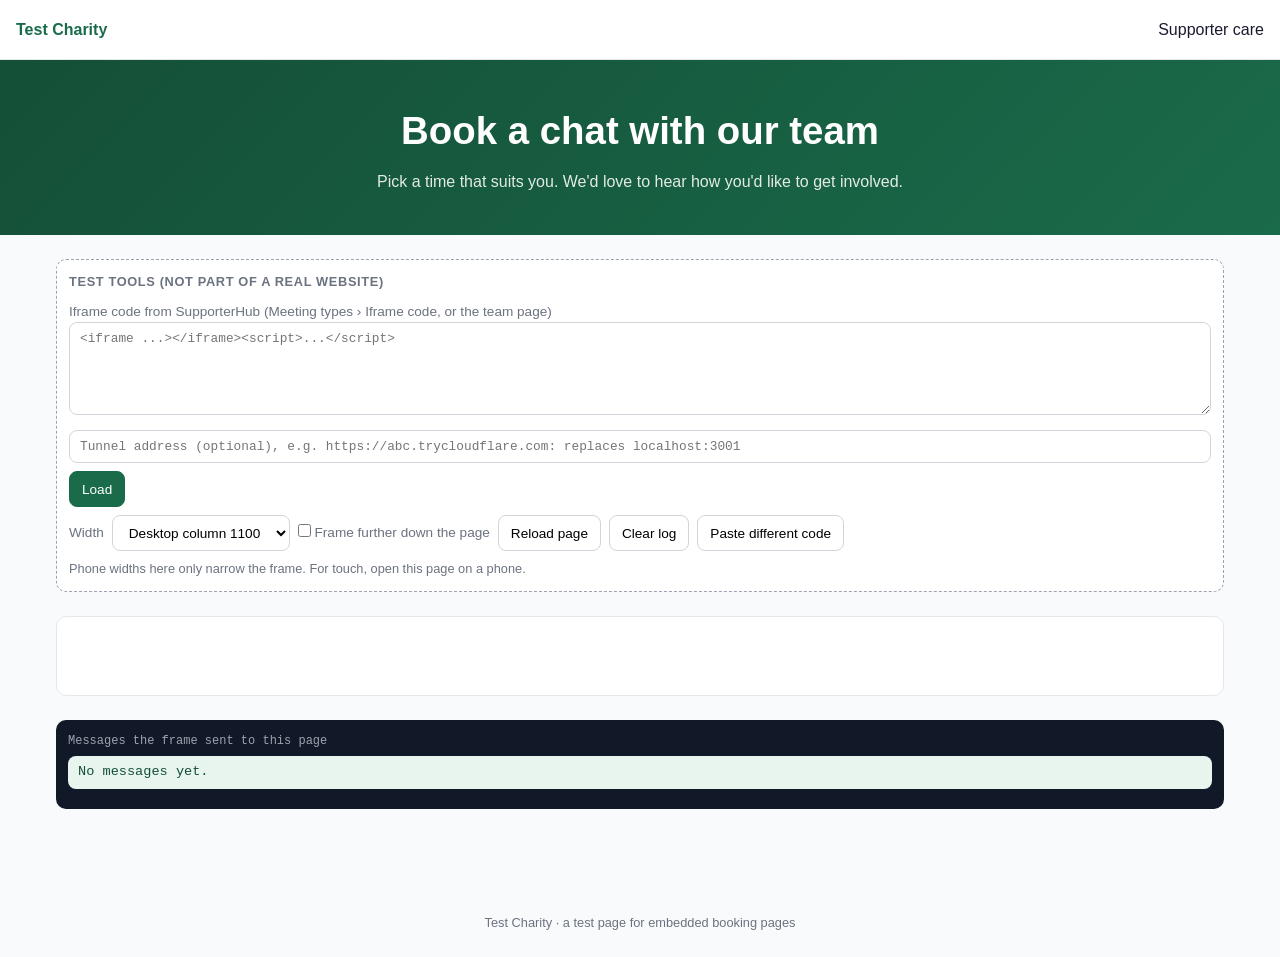
==== index.html @ b441dd14 "Add files via upload" ====
<!DOCTYPE html>
<html lang="en">
<head>
  <meta charset="UTF-8">
  <meta name="viewport" content="width=device-width, initial-scale=1.0">
  <title>Book a Chat | Test Charity</title>
  <meta name="robots" content="noindex">
  <style>
    *, *::before, *::after { box-sizing: border-box; margin: 0; padding: 0; }
    :root {
      --brand: #1a6b4a; --brand-dark: #144f37; --brand-light: #e8f5ee;
      --text: #1a1a2e; --muted: #6b7280; --border: #e5e7eb; --bg: #f9fafb;
      --bad: #b91c1c; --bad-bg: #fef2f2;
    }
    body { font-family: -apple-system, BlinkMacSystemFont, 'Segoe UI', Roboto, sans-serif; color: var(--text); background: var(--bg); line-height: 1.6; }
    nav { background: #fff; border-bottom: 1px solid var(--border); padding: 0 16px; height: 60px; display: flex; align-items: center; justify-content: space-between; position: sticky; top: 0; z-index: 10; }
    .logo { font-weight: 700; color: var(--brand); }
    .hero { background: linear-gradient(135deg, var(--brand-dark), var(--brand)); color: #fff; padding: 40px 16px; text-align: center; }
    .hero h1 { font-size: clamp(1.5rem, 4vw, 2.4rem); margin-bottom: 8px; }
    .hero p { opacity: .88; max-width: 560px; margin: 0 auto; }
    main { max-width: 1200px; margin: 0 auto; padding: 24px 16px 80px; }

    /* Test tools: kept apart from the "website" so it's clear what a charity's page would and wouldn't have. */
    .lab { background: #fff; border: 1px dashed #9ca3af; border-radius: 10px; padding: 12px; margin-bottom: 24px; font-size: .85rem; }
    .lab h2 { font-size: .8rem; text-transform: uppercase; letter-spacing: .05em; color: var(--muted); margin-bottom: 8px; }
    .lab-row { display: flex; flex-wrap: wrap; gap: 8px; align-items: center; margin-bottom: 8px; }
    .lab label { color: var(--muted); }
    .lab textarea, .lab input[type=text] { width: 100%; padding: 8px 10px; border: 1px solid #d1d5db; border-radius: 8px; font: .8rem ui-monospace, Menlo, monospace; }
    .lab button, .lab select { min-height: 36px; padding: 6px 12px; border-radius: 8px; border: 1px solid #d1d5db; background: #fff; font-size: .85rem; cursor: pointer; }
    .lab button.primary { background: var(--brand); border-color: var(--brand); color: #fff; }
    .lab .hint { color: var(--muted); font-size: .8rem; }

    .spacer { display: none; background: repeating-linear-gradient(180deg, #fff 0 120px, var(--brand-light) 120px 240px); border: 1px solid var(--border); border-radius: 10px; padding: 16px; color: var(--muted); height: 1600px; margin-bottom: 24px; }
    body.below-fold .spacer { display: block; }

    .stage { margin: 0 auto; transition: max-width .2s; }
    .stage-label { font-size: .8rem; color: var(--muted); margin-bottom: 6px; }
    #embed { background: #fff; border: 1px solid var(--border); border-radius: 10px; overflow: hidden; min-height: 80px; }
    #embed iframe { display: block; }

    .log { margin-top: 24px; background: #111827; color: #e5e7eb; border-radius: 10px; padding: 12px; font: .75rem/1.5 ui-monospace, Menlo, monospace; max-height: 320px; overflow: auto; }
    .log-head { display: flex; justify-content: space-between; gap: 8px; flex-wrap: wrap; color: #9ca3af; margin-bottom: 6px; }
    .log .ok { color: #86efac; }
    .log .bad { color: #fca5a5; font-weight: 700; }
    .verdict { padding: 6px 10px; border-radius: 8px; margin-bottom: 8px; background: var(--brand-light); color: var(--brand-dark); font-size: .85rem; }
    .verdict.bad { background: var(--bad-bg); color: var(--bad); }
    footer { text-align: center; color: var(--muted); font-size: .8rem; padding: 24px 16px; }
  </style>
</head>
<body>
  <nav><span class="logo">Test Charity</span><span class="hint">Supporter care</span></nav>
  <section class="hero">
    <h1>Book a chat with our team</h1>
    <p>Pick a time that suits you. We'd love to hear how you'd like to get involved.</p>
  </section>

  <main>
    <section class="lab" aria-label="Test tools">
      <h2>Test tools (not part of a real website)</h2>
      <div id="paste">
        <label for="code">Iframe code from SupporterHub (Meeting types › Iframe code, or the team page)</label>
        <textarea id="code" rows="5" placeholder="<iframe ...></iframe><script>...</script>"></textarea>
        <div class="lab-row" style="margin-top:8px">
          <input id="tunnel" type="text" placeholder="Tunnel address (optional), e.g. https://abc.trycloudflare.com: replaces localhost:3001">
        </div>
        <div class="lab-row"><button class="primary" id="load">Load</button></div>
      </div>
      <div class="lab-row" id="controls" hidden>
        <label for="width">Width</label>
        <select id="width">
          <option value="360">Phone 360</option>
          <option value="390">Phone 390</option>
          <option value="768">Tablet 768</option>
          <option value="1100" selected>Desktop column 1100</option>
          <option value="none">Full width</option>
        </select>
        <label><input type="checkbox" id="fold"> Frame further down the page</label>
        <button id="reload" title="Load the page again, e.g. after switching a meeting type Off">Reload page</button>
        <button id="clearlog">Clear log</button>
        <button id="reset">Paste different code</button>
      </div>
      <p class="hint">Phone widths here only narrow the frame. For touch, open this page on a phone.</p>
    </section>

    <div class="spacer">Long section of the charity's page (1600px), so the booking frame starts out of view.</div>

    <div class="stage" id="stage">
      <div class="stage-label" id="stage-label"></div>
      <div id="embed"></div>
    </div>

    <section class="log" aria-label="Messages from the frame">
      <div class="log-head"><span>Messages the frame sent to this page</span><span id="frame-size"></span></div>
      <div class="verdict" id="verdict">No messages yet.</div>
      <div id="log"></div>
    </section>
  </main>
  <footer>Test Charity · a test page for embedded booking pages</footer>

  <script>
  (function () {
    var KEY = 'sh_booking_embed_code', FOLD = 'sh_booking_embed_fold';
    var store = {
      get: function () { try { return localStorage.getItem(KEY); } catch (e) { return null; } },
      set: function (v) { try { localStorage.setItem(KEY, v); } catch (e) {} },
      clear: function () { try { localStorage.removeItem(KEY); } catch (e) {} },
      fold: function (v) { try { if (v === undefined) return localStorage.getItem(FOLD) === '1'; localStorage.setItem(FOLD, v ? '1' : '0'); } catch (e) { return false; } }
    };
    var embed = document.getElementById('embed');
    var code = null, count = 0, bad = 0;

    // Scripts set with innerHTML don't run: re-create them.
    function inject(html) {
      embed.innerHTML = html;
      embed.querySelectorAll('script').forEach(function (old) {
        var s = document.createElement('script');
        if (old.src) s.src = old.src; else s.textContent = old.textContent;
        old.parentNode.replaceChild(s, old);
      });
    }

    function show(html) {
      code = html;
      document.getElementById('paste').hidden = true;
      document.getElementById('controls').hidden = false;
      inject(html);
      applyWidth();
    }

    function applyWidth() {
      var w = document.getElementById('width').value;
      var stage = document.getElementById('stage');
      stage.style.maxWidth = w === 'none' ? 'none' : w + 'px';
      document.getElementById('stage-label').textContent = 'Frame column: ' + (w === 'none' ? 'full width' : w + 'px');
    }

    // Booking pages may send only { height } and { action: 'scrollToTop' }. Anything else is flagged, and so is any
    // text that looks like an address or a token.
    function judge(data) {
      if (!data || typeof data !== 'object' || Array.isArray(data)) return 'not an object';
      var keys = Object.keys(data).sort().join(',');
      if (keys === 'height' && typeof data.height === 'number') return null;
      if (keys === 'action' && data.action === 'scrollToTop') return null;
      return 'unexpected shape: ' + keys;
    }

    window.addEventListener('message', function (e) {
      var frame = embed.querySelector('iframe');
      if (!frame || e.source !== frame.contentWindow) return;
      count++;
      var text; try { text = JSON.stringify(e.data); } catch (err) { text = String(e.data); }
      var problem = judge(e.data) || (/\/|token|booking|http/i.test(text) ? 'holds an address-like value' : null);
      if (problem) bad++;
      var line = document.createElement('div');
      line.className = problem ? 'bad' : 'ok';
      line.textContent = new Date().toLocaleTimeString() + '  ' + e.origin + '  ' + text + (problem ? '  ⚠ ' + problem : '');
      var log = document.getElementById('log');
      log.insertBefore(line, log.firstChild);
      var verdict = document.getElementById('verdict');
      verdict.className = 'verdict' + (bad ? ' bad' : '');
      verdict.textContent = bad ? bad + ' of ' + count + ' messages were not height or scroll-to-top.' : 'All ' + count + ' messages were height or scroll-to-top only.';
      document.getElementById('frame-size').textContent = 'frame ' + Math.round(frame.getBoundingClientRect().width) + ' × ' + Math.round(frame.getBoundingClientRect().height) + 'px';
    });

    document.getElementById('load').addEventListener('click', function () {
      var html = document.getElementById('code').value.trim();
      if (!html) return;
      var tunnel = document.getElementById('tunnel').value.trim().replace(/\/+$/, '');
      if (tunnel) html = html.replace(/https?:\/\/localhost:3001/g, tunnel);
      store.set(html);
      show(html);
    });
    document.getElementById('width').addEventListener('change', applyWidth);
    // The iframe code runs once per page, as on a real website: these load the whole page again.
    document.getElementById('fold').addEventListener('change', function (e) { store.fold(e.target.checked); location.reload(); });
    document.getElementById('reload').addEventListener('click', function () { location.reload(); });
    document.getElementById('clearlog').addEventListener('click', function () {
      document.getElementById('log').innerHTML = ''; count = 0; bad = 0;
      document.getElementById('verdict').className = 'verdict';
      document.getElementById('verdict').textContent = 'No messages yet.';
    });
    document.getElementById('reset').addEventListener('click', function () {
      store.clear(); code = null; embed.innerHTML = '';
      document.getElementById('paste').hidden = false;
      document.getElementById('controls').hidden = true;
    });

    var folded = store.fold();
    document.getElementById('fold').checked = folded;
    document.body.classList.toggle('below-fold', folded);
    if (folded) window.addEventListener('load', function () { window.scrollTo(0, 0); });
    var saved = store.get();
    if (saved) show(saved);
  })();
  </script>
</body>
</html>
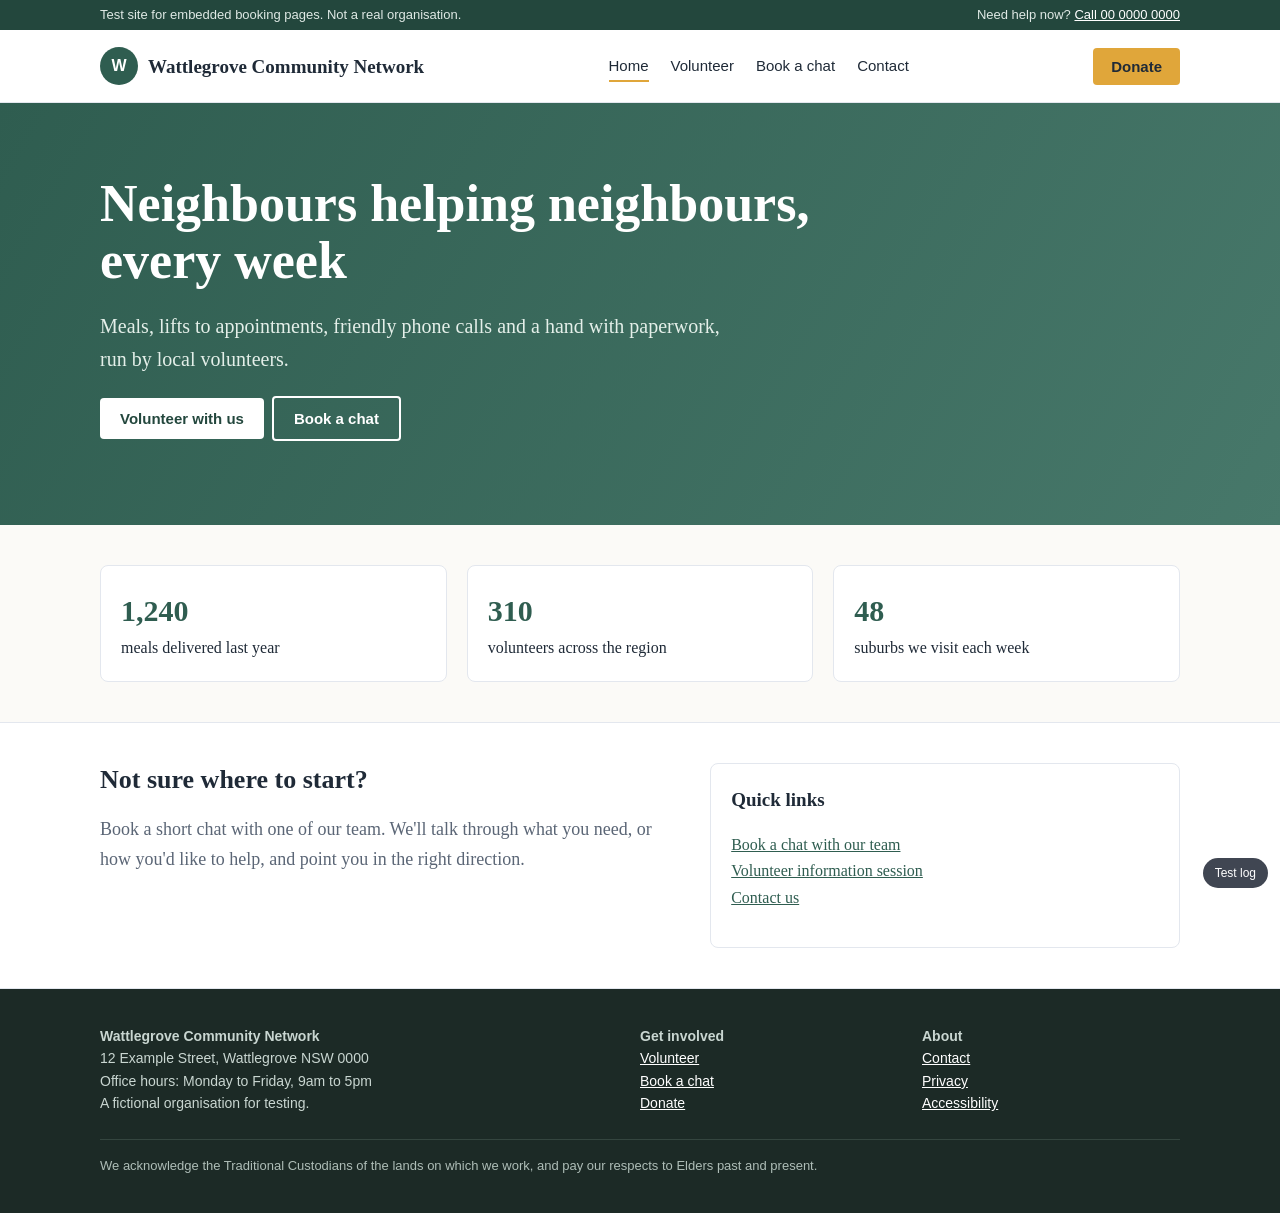
==== commit 146a1290: "Add files via upload" ====
--- a/index.html
+++ b/index.html
@@ -1,197 +1,44 @@
 <!DOCTYPE html>
-<html lang="en">
+<html lang="en-AU">
 <head>
   <meta charset="UTF-8">
-  <meta name="viewport" content="width=device-width, initial-scale=1.0">
-  <title>Book a Chat | Test Charity</title>
+  <meta name="viewport" content="width=device-width, initial-scale=1">
   <meta name="robots" content="noindex">
-  <style>
-    *, *::before, *::after { box-sizing: border-box; margin: 0; padding: 0; }
-    :root {
-      --brand: #1a6b4a; --brand-dark: #144f37; --brand-light: #e8f5ee;
-      --text: #1a1a2e; --muted: #6b7280; --border: #e5e7eb; --bg: #f9fafb;
-      --bad: #b91c1c; --bad-bg: #fef2f2;
-    }
-    body { font-family: -apple-system, BlinkMacSystemFont, 'Segoe UI', Roboto, sans-serif; color: var(--text); background: var(--bg); line-height: 1.6; }
-    nav { background: #fff; border-bottom: 1px solid var(--border); padding: 0 16px; height: 60px; display: flex; align-items: center; justify-content: space-between; position: sticky; top: 0; z-index: 10; }
-    .logo { font-weight: 700; color: var(--brand); }
-    .hero { background: linear-gradient(135deg, var(--brand-dark), var(--brand)); color: #fff; padding: 40px 16px; text-align: center; }
-    .hero h1 { font-size: clamp(1.5rem, 4vw, 2.4rem); margin-bottom: 8px; }
-    .hero p { opacity: .88; max-width: 560px; margin: 0 auto; }
-    main { max-width: 1200px; margin: 0 auto; padding: 24px 16px 80px; }
-
-    /* Test tools: kept apart from the "website" so it's clear what a charity's page would and wouldn't have. */
-    .lab { background: #fff; border: 1px dashed #9ca3af; border-radius: 10px; padding: 12px; margin-bottom: 24px; font-size: .85rem; }
-    .lab h2 { font-size: .8rem; text-transform: uppercase; letter-spacing: .05em; color: var(--muted); margin-bottom: 8px; }
-    .lab-row { display: flex; flex-wrap: wrap; gap: 8px; align-items: center; margin-bottom: 8px; }
-    .lab label { color: var(--muted); }
-    .lab textarea, .lab input[type=text] { width: 100%; padding: 8px 10px; border: 1px solid #d1d5db; border-radius: 8px; font: .8rem ui-monospace, Menlo, monospace; }
-    .lab button, .lab select { min-height: 36px; padding: 6px 12px; border-radius: 8px; border: 1px solid #d1d5db; background: #fff; font-size: .85rem; cursor: pointer; }
-    .lab button.primary { background: var(--brand); border-color: var(--brand); color: #fff; }
-    .lab .hint { color: var(--muted); font-size: .8rem; }
-
-    .spacer { display: none; background: repeating-linear-gradient(180deg, #fff 0 120px, var(--brand-light) 120px 240px); border: 1px solid var(--border); border-radius: 10px; padding: 16px; color: var(--muted); height: 1600px; margin-bottom: 24px; }
-    body.below-fold .spacer { display: block; }
-
-    .stage { margin: 0 auto; transition: max-width .2s; }
-    .stage-label { font-size: .8rem; color: var(--muted); margin-bottom: 6px; }
-    #embed { background: #fff; border: 1px solid var(--border); border-radius: 10px; overflow: hidden; min-height: 80px; }
-    #embed iframe { display: block; }
-
-    .log { margin-top: 24px; background: #111827; color: #e5e7eb; border-radius: 10px; padding: 12px; font: .75rem/1.5 ui-monospace, Menlo, monospace; max-height: 320px; overflow: auto; }
-    .log-head { display: flex; justify-content: space-between; gap: 8px; flex-wrap: wrap; color: #9ca3af; margin-bottom: 6px; }
-    .log .ok { color: #86efac; }
-    .log .bad { color: #fca5a5; font-weight: 700; }
-    .verdict { padding: 6px 10px; border-radius: 8px; margin-bottom: 8px; background: var(--brand-light); color: var(--brand-dark); font-size: .85rem; }
-    .verdict.bad { background: var(--bad-bg); color: var(--bad); }
-    footer { text-align: center; color: var(--muted); font-size: .8rem; padding: 24px 16px; }
-  </style>
+  <title>Home | Wattlegrove Community Network</title>
+  <meta name="description" content="A fictional community charity: a test site for embedded booking pages.">
+  <link rel="stylesheet" href="site.css">
 </head>
 <body>
-  <nav><span class="logo">Test Charity</span><span class="hint">Supporter care</span></nav>
-  <section class="hero">
-    <h1>Book a chat with our team</h1>
-    <p>Pick a time that suits you. We'd love to hear how you'd like to get involved.</p>
-  </section>
+  <div class="top-strip"><div class="wrap"><span>Test site for embedded booking pages. Not a real organisation.</span><span>Need help now? <a href="tel:0000000000">Call 00 0000 0000</a></span></div></div>
+  <header class="site"><div class="wrap">
+    <a class="brand" href="index.html"><span class="brand-mark">W</span>Wattlegrove Community Network</a>
+    <nav class="main"><a href="index.html" class="on">Home</a><a href="volunteer.html">Volunteer</a><a href="book.html">Book a chat</a><a href="contact.html">Contact</a></nav>
+    <a class="donate" href="#">Donate</a>
+    <button class="menu-btn" type="button" aria-label="Menu">Menu</button>
+  </div></header>
+  <div class="hero"><div class="wrap">
+    <h1>Neighbours helping neighbours, every week</h1>
+    <p>Meals, lifts to appointments, friendly phone calls and a hand with paperwork, run by local volunteers.</p>
+    <p><a class="btn light" href="volunteer.html">Volunteer with us</a><a class="btn line" href="book.html">Book a chat</a></p>
+  </div></div>
+  <section><div class="wrap grid-3">
+    <div class="card stat"><strong>1,240</strong>meals delivered last year</div>
+    <div class="card stat"><strong>310</strong>volunteers across the region</div>
+    <div class="card stat"><strong>48</strong>suburbs we visit each week</div>
+  </div></section>
+  <section class="alt"><div class="wrap grid-2">
+    <div><h2>Not sure where to start?</h2><p class="lead">Book a short chat with one of our team. We'll talk through what you need, or how you'd like to help, and point you in the right direction.</p></div>
+    <div class="card"><h3>Quick links</h3><p><a href="book.html">Book a chat with our team</a><br><a href="volunteer.html">Volunteer information session</a><br><a href="contact.html">Contact us</a></p></div>
+  </div></section>
 
-  <main>
-    <section class="lab" aria-label="Test tools">
-      <h2>Test tools (not part of a real website)</h2>
-      <div id="paste">
-        <label for="code">Iframe code from SupporterHub (Meeting types › Iframe code, or the team page)</label>
-        <textarea id="code" rows="5" placeholder="<iframe ...></iframe><script>...</script>"></textarea>
-        <div class="lab-row" style="margin-top:8px">
-          <input id="tunnel" type="text" placeholder="Tunnel address (optional), e.g. https://abc.trycloudflare.com: replaces localhost:3001">
-        </div>
-        <div class="lab-row"><button class="primary" id="load">Load</button></div>
-      </div>
-      <div class="lab-row" id="controls" hidden>
-        <label for="width">Width</label>
-        <select id="width">
-          <option value="360">Phone 360</option>
-          <option value="390">Phone 390</option>
-          <option value="768">Tablet 768</option>
-          <option value="1100" selected>Desktop column 1100</option>
-          <option value="none">Full width</option>
-        </select>
-        <label><input type="checkbox" id="fold"> Frame further down the page</label>
-        <button id="reload" title="Load the page again, e.g. after switching a meeting type Off">Reload page</button>
-        <button id="clearlog">Clear log</button>
-        <button id="reset">Paste different code</button>
-      </div>
-      <p class="hint">Phone widths here only narrow the frame. For touch, open this page on a phone.</p>
-    </section>
-
-    <div class="spacer">Long section of the charity's page (1600px), so the booking frame starts out of view.</div>
-
-    <div class="stage" id="stage">
-      <div class="stage-label" id="stage-label"></div>
-      <div id="embed"></div>
+  <footer class="site"><div class="wrap">
+    <div class="cols">
+      <div><strong>Wattlegrove Community Network</strong><br>12 Example Street, Wattlegrove NSW 0000<br>Office hours: Monday to Friday, 9am to 5pm<br>A fictional organisation for testing.</div>
+      <div><strong>Get involved</strong><br><a href="volunteer.html">Volunteer</a><br><a href="book.html">Book a chat</a><br><a href="#">Donate</a></div>
+      <div><strong>About</strong><br><a href="contact.html">Contact</a><br><a href="#">Privacy</a><br><a href="#">Accessibility</a></div>
     </div>
-
-    <section class="log" aria-label="Messages from the frame">
-      <div class="log-head"><span>Messages the frame sent to this page</span><span id="frame-size"></span></div>
-      <div class="verdict" id="verdict">No messages yet.</div>
-      <div id="log"></div>
-    </section>
-  </main>
-  <footer>Test Charity · a test page for embedded booking pages</footer>
-
-  <script>
-  (function () {
-    var KEY = 'sh_booking_embed_code', FOLD = 'sh_booking_embed_fold';
-    var store = {
-      get: function () { try { return localStorage.getItem(KEY); } catch (e) { return null; } },
-      set: function (v) { try { localStorage.setItem(KEY, v); } catch (e) {} },
-      clear: function () { try { localStorage.removeItem(KEY); } catch (e) {} },
-      fold: function (v) { try { if (v === undefined) return localStorage.getItem(FOLD) === '1'; localStorage.setItem(FOLD, v ? '1' : '0'); } catch (e) { return false; } }
-    };
-    var embed = document.getElementById('embed');
-    var code = null, count = 0, bad = 0;
-
-    // Scripts set with innerHTML don't run: re-create them.
-    function inject(html) {
-      embed.innerHTML = html;
-      embed.querySelectorAll('script').forEach(function (old) {
-        var s = document.createElement('script');
-        if (old.src) s.src = old.src; else s.textContent = old.textContent;
-        old.parentNode.replaceChild(s, old);
-      });
-    }
-
-    function show(html) {
-      code = html;
-      document.getElementById('paste').hidden = true;
-      document.getElementById('controls').hidden = false;
-      inject(html);
-      applyWidth();
-    }
-
-    function applyWidth() {
-      var w = document.getElementById('width').value;
-      var stage = document.getElementById('stage');
-      stage.style.maxWidth = w === 'none' ? 'none' : w + 'px';
-      document.getElementById('stage-label').textContent = 'Frame column: ' + (w === 'none' ? 'full width' : w + 'px');
-    }
-
-    // Booking pages may send only { height } and { action: 'scrollToTop' }. Anything else is flagged, and so is any
-    // text that looks like an address or a token.
-    function judge(data) {
-      if (!data || typeof data !== 'object' || Array.isArray(data)) return 'not an object';
-      var keys = Object.keys(data).sort().join(',');
-      if (keys === 'height' && typeof data.height === 'number') return null;
-      if (keys === 'action' && data.action === 'scrollToTop') return null;
-      return 'unexpected shape: ' + keys;
-    }
-
-    window.addEventListener('message', function (e) {
-      var frame = embed.querySelector('iframe');
-      if (!frame || e.source !== frame.contentWindow) return;
-      count++;
-      var text; try { text = JSON.stringify(e.data); } catch (err) { text = String(e.data); }
-      var problem = judge(e.data) || (/\/|token|booking|http/i.test(text) ? 'holds an address-like value' : null);
-      if (problem) bad++;
-      var line = document.createElement('div');
-      line.className = problem ? 'bad' : 'ok';
-      line.textContent = new Date().toLocaleTimeString() + '  ' + e.origin + '  ' + text + (problem ? '  ⚠ ' + problem : '');
-      var log = document.getElementById('log');
-      log.insertBefore(line, log.firstChild);
-      var verdict = document.getElementById('verdict');
-      verdict.className = 'verdict' + (bad ? ' bad' : '');
-      verdict.textContent = bad ? bad + ' of ' + count + ' messages were not height or scroll-to-top.' : 'All ' + count + ' messages were height or scroll-to-top only.';
-      document.getElementById('frame-size').textContent = 'frame ' + Math.round(frame.getBoundingClientRect().width) + ' × ' + Math.round(frame.getBoundingClientRect().height) + 'px';
-    });
-
-    document.getElementById('load').addEventListener('click', function () {
-      var html = document.getElementById('code').value.trim();
-      if (!html) return;
-      var tunnel = document.getElementById('tunnel').value.trim().replace(/\/+$/, '');
-      if (tunnel) html = html.replace(/https?:\/\/localhost:3001/g, tunnel);
-      store.set(html);
-      show(html);
-    });
-    document.getElementById('width').addEventListener('change', applyWidth);
-    // The iframe code runs once per page, as on a real website: these load the whole page again.
-    document.getElementById('fold').addEventListener('change', function (e) { store.fold(e.target.checked); location.reload(); });
-    document.getElementById('reload').addEventListener('click', function () { location.reload(); });
-    document.getElementById('clearlog').addEventListener('click', function () {
-      document.getElementById('log').innerHTML = ''; count = 0; bad = 0;
-      document.getElementById('verdict').className = 'verdict';
-      document.getElementById('verdict').textContent = 'No messages yet.';
-    });
-    document.getElementById('reset').addEventListener('click', function () {
-      store.clear(); code = null; embed.innerHTML = '';
-      document.getElementById('paste').hidden = false;
-      document.getElementById('controls').hidden = true;
-    });
-
-    var folded = store.fold();
-    document.getElementById('fold').checked = folded;
-    document.body.classList.toggle('below-fold', folded);
-    if (folded) window.addEventListener('load', function () { window.scrollTo(0, 0); });
-    var saved = store.get();
-    if (saved) show(saved);
-  })();
-  </script>
+    <p class="acknowledgement">We acknowledge the Traditional Custodians of the lands on which we work, and pay our respects to Elders past and present.</p>
+  </div></footer>
+  <script src="site.js"></script>
 </body>
 </html>
--- a/site.css
+++ b/site.css
@@ -0,0 +1,85 @@
+/* Wattlegrove Community Network: a FICTIONAL charity website for testing embedded booking pages. */
+*, *::before, *::after { box-sizing: border-box; }
+:root {
+  --ink: #1f2a37; --muted: #5b6676; --line: #e3e7ee; --bg: #fbfaf7;
+  --brand: #2f5d50; --brand-dark: #23473d; --accent: #e0a63a; --soft: #eef4f1;
+}
+html { scroll-behavior: smooth; }
+body { margin: 0; font-family: Georgia, 'Times New Roman', serif; color: var(--ink); background: var(--bg); line-height: 1.65; }
+a { color: var(--brand); }
+.wrap { max-width: 1120px; margin: 0 auto; padding: 0 20px; }
+
+/* Header */
+.top-strip { background: var(--brand-dark); color: #dfe9e5; font: 13px/1.4 Arial, sans-serif; }
+.top-strip .wrap { display: flex; justify-content: space-between; gap: 12px; padding-top: 6px; padding-bottom: 6px; flex-wrap: wrap; }
+.top-strip a { color: #fff; }
+header.site { background: #fff; border-bottom: 1px solid var(--line); position: sticky; top: 0; z-index: 20; }
+header.site .wrap { display: flex; align-items: center; justify-content: space-between; min-height: 72px; gap: 16px; }
+.brand { display: flex; align-items: center; gap: 10px; text-decoration: none; color: var(--ink); font-weight: 700; font-size: 19px; }
+.brand-mark { width: 38px; height: 38px; border-radius: 50%; background: var(--brand); color: #fff; display: grid; place-items: center; font: 700 16px Arial, sans-serif; }
+nav.main { display: flex; gap: 22px; font: 15px Arial, sans-serif; }
+nav.main a { color: var(--ink); text-decoration: none; padding: 6px 0; border-bottom: 2px solid transparent; }
+nav.main a.on { border-bottom-color: var(--accent); }
+.donate { background: var(--accent); color: #1f2a37; text-decoration: none; padding: 10px 18px; border-radius: 4px; font: 700 15px Arial, sans-serif; white-space: nowrap; }
+.menu-btn { display: none; background: none; border: 1px solid var(--line); border-radius: 4px; padding: 8px 10px; font: 15px Arial, sans-serif; }
+@media (max-width: 860px) {
+  nav.main { display: none; position: absolute; top: 72px; left: 0; right: 0; background: #fff; flex-direction: column; gap: 0; border-bottom: 1px solid var(--line); }
+  nav.main.open { display: flex; }
+  nav.main a { padding: 12px 20px; border-bottom: 1px solid var(--line); }
+  .menu-btn { display: inline-block; }
+  .donate { display: none; }
+}
+
+/* Bands and sections */
+.band { background: var(--brand); color: #fff; padding: 44px 0 40px; }
+.band h1 { margin: 0 0 8px; font-size: clamp(28px, 4vw, 40px); line-height: 1.2; }
+.band p { margin: 0; max-width: 640px; color: #d9e7e1; font-size: 18px; }
+.crumbs { font: 13px Arial, sans-serif; color: #bcd3ca; margin-bottom: 10px; }
+.crumbs a { color: #fff; }
+section { padding: 40px 0; }
+section.alt { background: #fff; border-top: 1px solid var(--line); border-bottom: 1px solid var(--line); }
+h2 { font-size: 26px; margin: 0 0 12px; line-height: 1.3; }
+h3 { font-size: 19px; margin: 0 0 6px; }
+.lead { font-size: 18px; color: var(--muted); max-width: 720px; }
+.grid-3 { display: grid; grid-template-columns: repeat(3, 1fr); gap: 20px; }
+.grid-2 { display: grid; grid-template-columns: 1.1fr 0.9fr; gap: 36px; align-items: start; }
+@media (max-width: 860px) { .grid-3, .grid-2 { grid-template-columns: 1fr; } }
+.card { background: #fff; border: 1px solid var(--line); border-radius: 8px; padding: 20px; }
+.steps { counter-reset: s; list-style: none; padding: 0; margin: 0; display: grid; gap: 14px; }
+.steps li { counter-increment: s; display: grid; grid-template-columns: 34px 1fr; gap: 12px; align-items: start; }
+.steps li::before { content: counter(s); width: 30px; height: 30px; border-radius: 50%; background: var(--soft); color: var(--brand); font: 700 15px/30px Arial, sans-serif; text-align: center; margin-top: 2px; }
+.note { background: #fff8ea; border: 1px solid #f1dcae; border-radius: 6px; padding: 12px 14px; font-size: 15px; }
+.callout { display: flex; gap: 14px; align-items: flex-start; background: var(--soft); border-radius: 8px; padding: 16px 18px; font-size: 16px; }
+.callout strong { white-space: nowrap; }
+details.faq { border-bottom: 1px solid var(--line); padding: 14px 0; }
+details.faq summary { cursor: pointer; font-weight: 700; }
+.hero { position: relative; background: linear-gradient(120deg, #2f5d50, #47786a); color: #fff; padding: 72px 0 64px; }
+.hero h1 { font-size: clamp(32px, 5vw, 52px); margin: 0 0 14px; line-height: 1.1; max-width: 760px; }
+.hero p { font-size: 20px; max-width: 620px; color: #e4efe9; }
+.btn { display: inline-block; padding: 12px 20px; border-radius: 4px; text-decoration: none; font: 700 15px Arial, sans-serif; }
+.btn.light { background: #fff; color: var(--brand-dark); }
+.btn.line { border: 2px solid #fff; color: #fff; margin-left: 8px; }
+.stat strong { display: block; font-size: 30px; color: var(--brand); }
+
+/* Where the booking frame goes: whatever the page's own column is. */
+.booking-slot { min-height: 120px; }
+.booking-slot iframe { display: block; }
+.booking-missing { border: 2px dashed #c9d2dd; border-radius: 8px; padding: 24px; color: var(--muted); font: 15px Arial, sans-serif; text-align: center; }
+
+/* Contact: a narrow column for the widget beside the details, as some charities' contact pages do. */
+.contact-grid { display: grid; grid-template-columns: 1fr 340px; gap: 36px; align-items: start; }
+@media (max-width: 860px) { .contact-grid { grid-template-columns: 1fr; } }
+
+/* Footer */
+footer.site { background: #1c2a26; color: #c9d6d1; font: 14px/1.6 Arial, sans-serif; padding: 36px 0 24px; }
+footer.site a { color: #fff; }
+footer.site .cols { display: grid; grid-template-columns: 2fr 1fr 1fr; gap: 24px; }
+@media (max-width: 860px) { footer.site .cols { grid-template-columns: 1fr; } }
+.acknowledgement { border-top: 1px solid #34453f; margin-top: 24px; padding-top: 16px; color: #aebdb7; font-size: 13px; }
+
+/* Test tools: hidden behind a small corner button, so the pages look like a real site. */
+.tt-toggle { position: fixed; right: 12px; bottom: 12px; z-index: 50; background: #111827; color: #fff; border: 0; border-radius: 18px; padding: 8px 12px; font: 12px Arial, sans-serif; opacity: 0.8; cursor: pointer; }
+.tt-panel { position: fixed; right: 12px; bottom: 52px; z-index: 50; width: min(420px, calc(100vw - 24px)); max-height: 50vh; overflow: auto; background: #111827; color: #e5e7eb; border-radius: 10px; padding: 12px; font: 12px/1.5 ui-monospace, Menlo, monospace; display: none; }
+.tt-panel.open { display: block; }
+.tt-panel .ok { color: #86efac; } .tt-panel .bad { color: #fca5a5; font-weight: 700; }
+.tt-panel a { color: #93c5fd; }
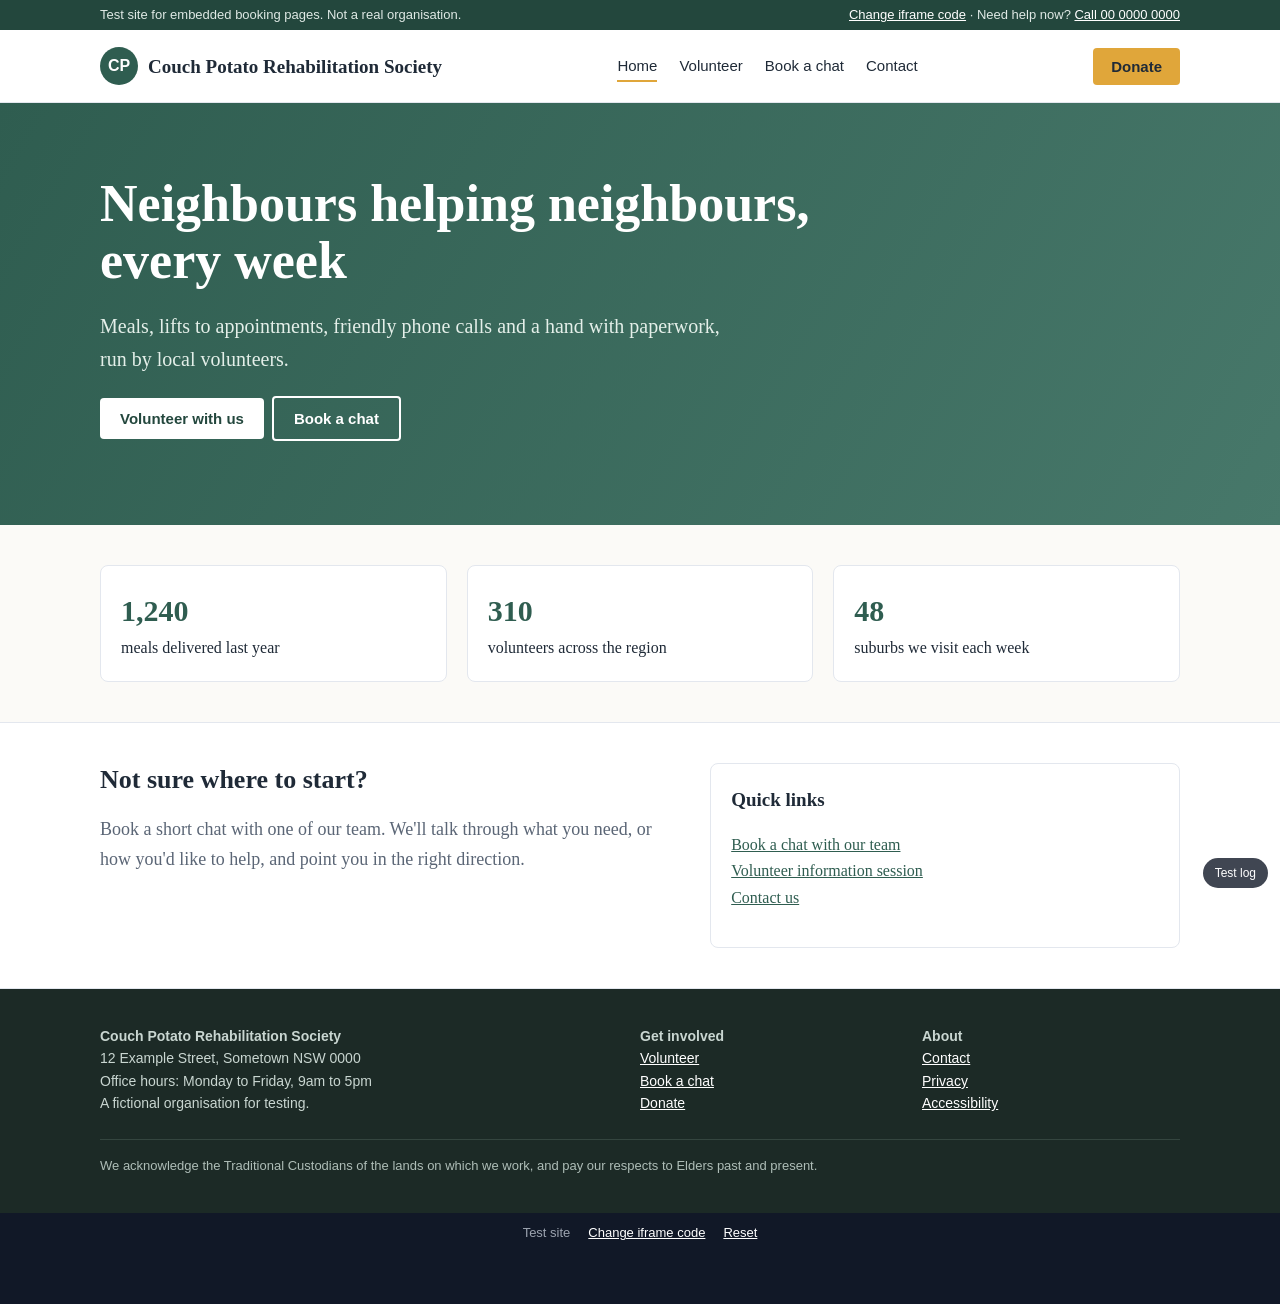
==== commit 4c3848b6: "Add files via upload" ====
--- a/index.html
+++ b/index.html
@@ -4,14 +4,14 @@
   <meta charset="UTF-8">
   <meta name="viewport" content="width=device-width, initial-scale=1">
   <meta name="robots" content="noindex">
-  <title>Home | Wattlegrove Community Network</title>
+  <title>Home | Couch Potato Rehabilitation Society</title>
   <meta name="description" content="A fictional community charity: a test site for embedded booking pages.">
   <link rel="stylesheet" href="site.css">
 </head>
 <body>
-  <div class="top-strip"><div class="wrap"><span>Test site for embedded booking pages. Not a real organisation.</span><span>Need help now? <a href="tel:0000000000">Call 00 0000 0000</a></span></div></div>
+  <div class="top-strip"><div class="wrap"><span>Test site for embedded booking pages. Not a real organisation.</span><span><a href="setup.html">Change iframe code</a> · Need help now? <a href="tel:0000000000">Call 00 0000 0000</a></span></div></div>
   <header class="site"><div class="wrap">
-    <a class="brand" href="index.html"><span class="brand-mark">W</span>Wattlegrove Community Network</a>
+    <a class="brand" href="index.html"><span class="brand-mark">CP</span>Couch Potato Rehabilitation Society</a>
     <nav class="main"><a href="index.html" class="on">Home</a><a href="volunteer.html">Volunteer</a><a href="book.html">Book a chat</a><a href="contact.html">Contact</a></nav>
     <a class="donate" href="#">Donate</a>
     <button class="menu-btn" type="button" aria-label="Menu">Menu</button>
@@ -33,7 +33,7 @@
 
   <footer class="site"><div class="wrap">
     <div class="cols">
-      <div><strong>Wattlegrove Community Network</strong><br>12 Example Street, Wattlegrove NSW 0000<br>Office hours: Monday to Friday, 9am to 5pm<br>A fictional organisation for testing.</div>
+      <div><strong>Couch Potato Rehabilitation Society</strong><br>12 Example Street, Sometown NSW 0000<br>Office hours: Monday to Friday, 9am to 5pm<br>A fictional organisation for testing.</div>
       <div><strong>Get involved</strong><br><a href="volunteer.html">Volunteer</a><br><a href="book.html">Book a chat</a><br><a href="#">Donate</a></div>
       <div><strong>About</strong><br><a href="contact.html">Contact</a><br><a href="#">Privacy</a><br><a href="#">Accessibility</a></div>
     </div>
--- a/site.css
+++ b/site.css
@@ -1,4 +1,4 @@
-/* Wattlegrove Community Network: a FICTIONAL charity website for testing embedded booking pages. */
+/* Couch Potato Rehabilitation Society: a FICTIONAL charity website for testing embedded booking pages. */
 *, *::before, *::after { box-sizing: border-box; }
 :root {
   --ink: #1f2a37; --muted: #5b6676; --line: #e3e7ee; --bg: #fbfaf7;
@@ -83,3 +83,7 @@
 .tt-panel.open { display: block; }
 .tt-panel .ok { color: #86efac; } .tt-panel .bad { color: #fca5a5; font-weight: 700; }
 .tt-panel a { color: #93c5fd; }
+
+/* The test bar under the footer (test site only). */
+.tt-bar { display: flex; flex-wrap: wrap; gap: 8px 18px; align-items: center; justify-content: center; padding: 12px 20px 64px; background: #111827; color: #9ca3af; font: 13px Arial, sans-serif; }
+.tt-bar a, .tt-bar button { color: #fff; background: none; border: 0; padding: 0; font: inherit; text-decoration: underline; cursor: pointer; }
